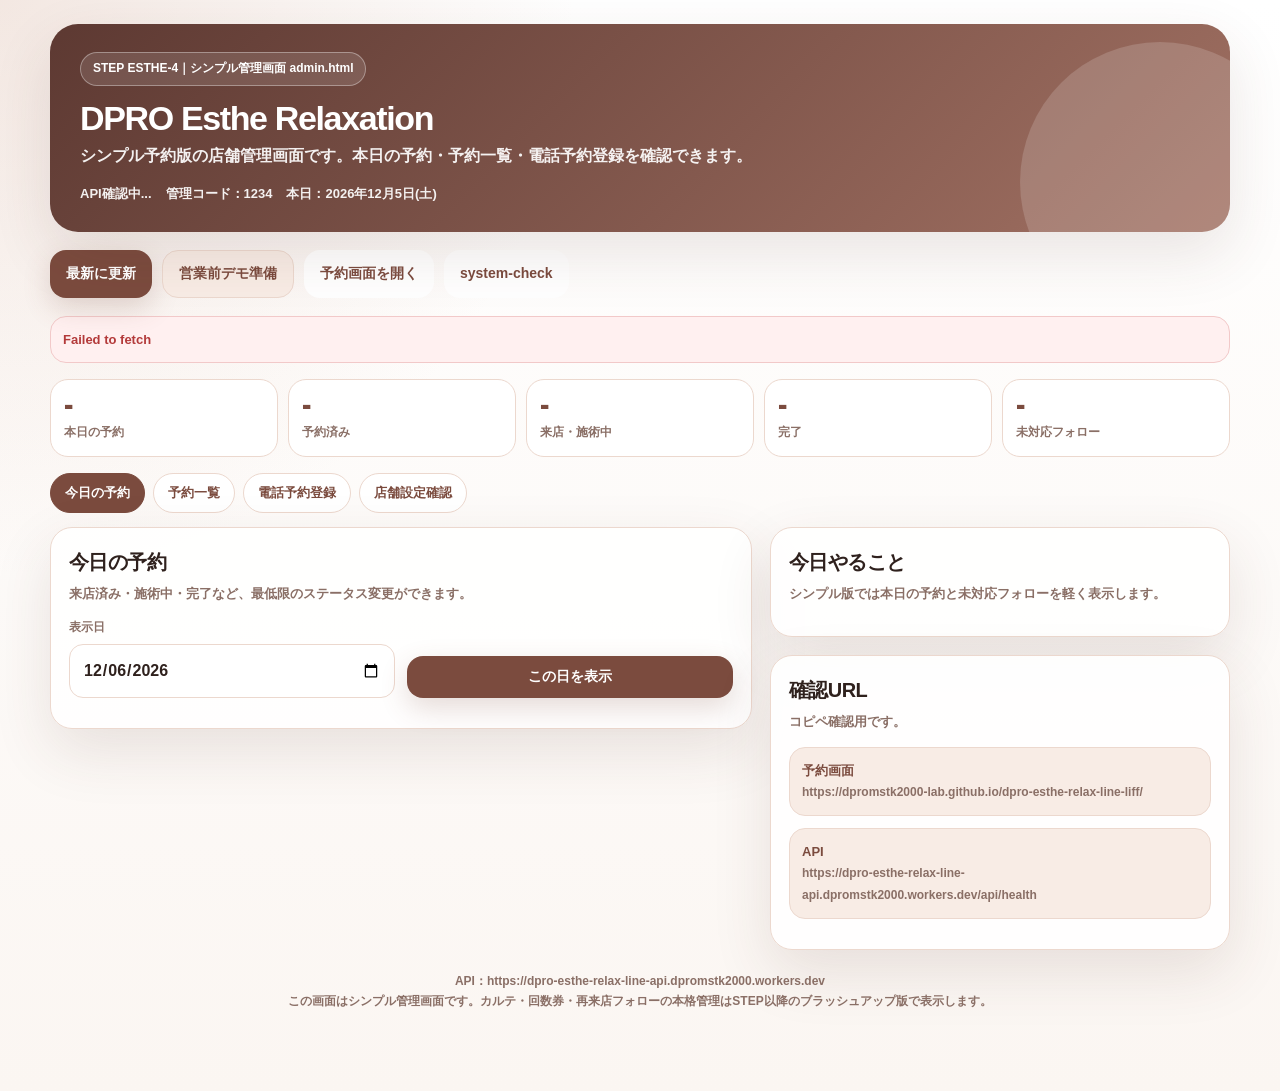
==== admin.html @ 0061191b "Create admin.html" ====
<!doctype html>
<html lang="ja">
<head>
  <meta charset="utf-8" />
  <meta name="viewport" content="width=device-width, initial-scale=1" />
  <title>DPRO Esthe Relaxation｜シンプル管理画面</title>
  <meta name="robots" content="noindex,nofollow" />
  <style>
    :root{
      --bg:#fbf6f2;
      --bg2:#fffaf7;
      --card:#ffffff;
      --main:#7b4b3e;
      --main2:#9b6758;
      --soft:#f2ded3;
      --soft2:#f8ece5;
      --line:#ecd8ce;
      --text:#2f211d;
      --muted:#8a6f66;
      --ok:#14855f;
      --okbg:#eaf8f1;
      --warn:#a86c00;
      --warnbg:#fff6df;
      --bad:#b33a3a;
      --badbg:#fff0f0;
      --shadow:0 22px 60px rgba(84,49,39,.12);
      --radius:22px;
    }
    *{box-sizing:border-box}
    body{
      margin:0;
      font-family:-apple-system,BlinkMacSystemFont,"Segoe UI",Roboto,"Hiragino Sans","Yu Gothic",Meiryo,sans-serif;
      color:var(--text);
      background:
        radial-gradient(circle at top left, rgba(218,182,164,.32), transparent 36rem),
        linear-gradient(180deg,#fff 0%,var(--bg) 100%);
      min-height:100vh;
      line-height:1.65;
    }
    a{color:inherit}
    .wrap{width:min(1180px,calc(100% - 32px));margin:24px auto 80px}
    .hero{
      position:relative;overflow:hidden;
      background:linear-gradient(135deg,#5d3932 0%,#a17163 100%);
      color:#fff;border-radius:28px;padding:28px 30px;box-shadow:var(--shadow);
    }
    .hero:after{content:"";position:absolute;right:-70px;bottom:-90px;width:280px;height:280px;border-radius:999px;background:rgba(255,255,255,.16)}
    .badge{display:inline-flex;align-items:center;gap:8px;padding:6px 12px;border:1px solid rgba(255,255,255,.35);border-radius:999px;background:rgba(255,255,255,.12);font-size:12px;font-weight:800}
    h1{font-size:34px;letter-spacing:-.04em;margin:12px 0 4px;line-height:1.2}
    .hero p{margin:4px 0 0;color:rgba(255,255,255,.92);font-weight:700}
    .hero .meta{display:flex;gap:14px;flex-wrap:wrap;margin-top:14px;font-size:13px;color:rgba(255,255,255,.92);font-weight:800}
    .topActions{display:flex;gap:10px;flex-wrap:wrap;margin:18px 0}
    button,.btn,a.btn{
      appearance:none;border:0;border-radius:16px;padding:12px 16px;
      font-weight:900;cursor:pointer;text-decoration:none;font-size:14px;
      transition:.15s transform,.15s opacity,.15s box-shadow;
      display:inline-flex;align-items:center;justify-content:center;gap:8px;
    }
    button:active,.btn:active{transform:scale(.98)}
    .btnMain{background:var(--main);color:#fff;box-shadow:0 10px 28px rgba(123,75,62,.20)}
    .btnSub{background:#fff;color:var(--main);border:1px solid var(--line)}
    .btnSoft{background:var(--soft2);color:var(--main);border:1px solid var(--line)}
    .btnOk{background:#147d5c;color:#fff}
    .btnWarn{background:#a86625;color:#fff}
    .btnBad{background:#b84b4b;color:#fff}
    .btnTiny{padding:8px 10px;border-radius:12px;font-size:12px}
    button[disabled]{opacity:.55;cursor:not-allowed;transform:none}
    .grid{display:grid;grid-template-columns:1.45fr .95fr;gap:18px;align-items:start}
    .grid3{display:grid;grid-template-columns:repeat(3,1fr);gap:12px}
    .card{background:rgba(255,255,255,.92);border:1px solid var(--line);border-radius:var(--radius);box-shadow:var(--shadow);padding:18px}
    .card h2{font-size:20px;margin:0 0 4px;letter-spacing:-.03em}
    .card h3{font-size:16px;margin:0 0 8px}
    .sub{color:var(--muted);font-size:13px;margin:0 0 14px;font-weight:700}
    .statusBar{display:grid;grid-template-columns:repeat(5,1fr);gap:10px;margin:16px 0}
    .stat{background:#fff;border:1px solid var(--line);border-radius:18px;padding:13px;min-height:74px}
    .stat .num{font-size:25px;font-weight:1000;line-height:1;color:var(--main)}
    .stat .label{font-size:12px;color:var(--muted);font-weight:800;margin-top:5px}
    .tabs{display:flex;gap:8px;flex-wrap:wrap;margin:0 0 14px}
    .tab{background:#fff;border:1px solid var(--line);color:var(--main);padding:10px 14px;border-radius:999px;font-size:13px;font-weight:900}
    .tab.active{background:var(--main);color:#fff;border-color:var(--main)}
    .panel{display:none}.panel.active{display:block}
    .row{display:grid;grid-template-columns:150px 1fr;gap:12px;border-top:1px solid var(--line);padding:10px 0;align-items:center}
    .row:first-child{border-top:0}
    .key{color:var(--muted);font-size:12px;font-weight:900}.val{font-weight:900}
    .resCard{border:1px solid var(--line);background:#fff;border-radius:18px;padding:14px;margin:10px 0}
    .resHead{display:flex;justify-content:space-between;gap:12px;align-items:flex-start;flex-wrap:wrap}
    .time{font-size:22px;font-weight:1000;color:var(--main);letter-spacing:-.03em}
    .name{font-size:18px;font-weight:1000}.menu{font-weight:900}.note{color:var(--muted);font-size:13px;margin-top:7px;white-space:pre-wrap}
    .pill{display:inline-flex;align-items:center;gap:6px;border-radius:999px;padding:5px 10px;font-size:12px;font-weight:900;background:var(--soft2);color:var(--main);border:1px solid var(--line)}
    .pill.ok{background:var(--okbg);color:var(--ok);border-color:#bfe9d6}.pill.warn{background:var(--warnbg);color:var(--warn);border-color:#f4d995}.pill.bad{background:var(--badbg);color:var(--bad);border-color:#f2c9c9}
    .actions{display:flex;gap:8px;flex-wrap:wrap;margin-top:12px}
    .formGrid{display:grid;grid-template-columns:1fr 1fr;gap:12px}
    label{display:block;font-size:12px;font-weight:900;color:var(--muted);margin:0 0 6px}
    input,select,textarea{
      width:100%;border:1px solid var(--line);background:#fff;border-radius:14px;padding:12px 13px;
      font:inherit;font-weight:800;color:var(--text);outline:none;
    }
    textarea{min-height:88px;resize:vertical}.full{grid-column:1/-1}
    input:focus,select:focus,textarea:focus{border-color:var(--main);box-shadow:0 0 0 4px rgba(123,75,62,.10)}
    .slots{display:grid;grid-template-columns:repeat(4,1fr);gap:8px;margin-top:8px}
    .slot{background:#fff;border:1px solid var(--line);color:var(--text);border-radius:14px;padding:10px;font-weight:1000;text-align:center}
    .slot.active{background:var(--main);color:#fff;border-color:var(--main)}
    .slot[disabled]{background:#f8f3f0;color:#b7a29a;text-decoration:line-through}
    .notice{border:1px solid var(--line);background:var(--soft2);color:var(--main);border-radius:16px;padding:12px;font-weight:800;font-size:13px;margin:12px 0}
    .notice.ok{background:var(--okbg);color:var(--ok);border-color:#bfe9d6}.notice.bad{background:var(--badbg);color:var(--bad);border-color:#f2c9c9}.notice.warn{background:var(--warnbg);color:var(--warn);border-color:#f4d995}
    .followItem{border-top:1px solid var(--line);padding:10px 0}.followItem:first-child{border-top:0}.followTitle{font-weight:1000}.followMeta{font-size:12px;color:var(--muted);font-weight:800}
    .small{font-size:12px;color:var(--muted);font-weight:800}.hidden{display:none!important}
    .footer{margin-top:22px;text-align:center;color:var(--muted);font-size:12px;font-weight:800}
    .loading{opacity:.7;pointer-events:none}
    @media (max-width:900px){
      .wrap{width:min(100% - 20px,760px);margin-top:12px}.grid{grid-template-columns:1fr}.grid3,.statusBar{grid-template-columns:repeat(2,1fr)}.formGrid{grid-template-columns:1fr}.slots{grid-template-columns:repeat(3,1fr)}h1{font-size:28px}.hero{padding:22px}.row{grid-template-columns:110px 1fr}
    }
    @media (max-width:520px){.statusBar{grid-template-columns:1fr 1fr}.slots{grid-template-columns:repeat(2,1fr)}.topActions .btn, .topActions button{width:100%}}
  </style>
</head>
<body>
  <div class="wrap" id="app">
    <section class="hero">
      <div class="badge">STEP ESTHE-4｜シンプル管理画面 admin.html</div>
      <h1>DPRO Esthe Relaxation</h1>
      <p>シンプル予約版の店舗管理画面です。本日の予約・予約一覧・電話予約登録を確認できます。</p>
      <div class="meta">
        <span id="apiMeta">API確認中...</span>
        <span>管理コード：1234</span>
        <span id="todayMeta"></span>
      </div>
    </section>

    <div class="topActions">
      <button class="btnMain" id="reloadBtn" type="button">最新に更新</button>
      <button class="btnSoft" id="demoBtn" type="button">営業前デモ準備</button>
      <a class="btn btnSub" href="https://dpromstk2000-lab.github.io/dpro-esthe-relax-line-liff/" target="_blank" rel="noopener">予約画面を開く</a>
      <a class="btn btnSub" href="https://dpro-esthe-relax-line-api.dpromstk2000.workers.dev/api/admin/system-check?admin_key=1234" target="_blank" rel="noopener">system-check</a>
    </div>

    <div id="message"></div>

    <section class="statusBar">
      <div class="stat"><div class="num" id="statTotal">-</div><div class="label">本日の予約</div></div>
      <div class="stat"><div class="num" id="statReserved">-</div><div class="label">予約済み</div></div>
      <div class="stat"><div class="num" id="statProgress">-</div><div class="label">来店・施術中</div></div>
      <div class="stat"><div class="num" id="statDone">-</div><div class="label">完了</div></div>
      <div class="stat"><div class="num" id="statFollow">-</div><div class="label">未対応フォロー</div></div>
    </section>

    <div class="tabs">
      <button class="tab active" type="button" data-tab="today">今日の予約</button>
      <button class="tab" type="button" data-tab="list">予約一覧</button>
      <button class="tab" type="button" data-tab="phone">電話予約登録</button>
      <button class="tab" type="button" data-tab="settings">店舗設定確認</button>
    </div>

    <div class="grid">
      <main>
        <section class="panel active" id="panel-today">
          <div class="card">
            <h2>今日の予約</h2>
            <p class="sub">来店済み・施術中・完了など、最低限のステータス変更ができます。</p>
            <div class="formGrid" style="margin-bottom:12px">
              <div>
                <label for="dayDate">表示日</label>
                <input type="date" id="dayDate" />
              </div>
              <div style="align-self:end">
                <button class="btnMain" type="button" id="loadDayBtn" style="width:100%">この日を表示</button>
              </div>
            </div>
            <div id="todayList"></div>
          </div>
        </section>

        <section class="panel" id="panel-list">
          <div class="card">
            <h2>予約一覧</h2>
            <p class="sub">今日から30日分の予約を確認します。</p>
            <div class="formGrid" style="margin-bottom:12px">
              <div><label for="fromDate">開始日</label><input type="date" id="fromDate" /></div>
              <div><label for="toDate">終了日</label><input type="date" id="toDate" /></div>
              <div><label for="statusFilter">ステータス</label><select id="statusFilter"><option value="">すべて</option><option value="reserved">予約済み</option><option value="checked_in">来店済み</option><option value="in_treatment">施術中</option><option value="waiting_payment">会計待ち</option><option value="completed">完了</option><option value="cancelled">キャンセル</option><option value="no_show">無断キャンセル</option></select></div>
              <div style="align-self:end"><button class="btnMain" type="button" id="loadListBtn" style="width:100%">予約一覧を表示</button></div>
            </div>
            <div id="reservationList"></div>
          </div>
        </section>

        <section class="panel" id="panel-phone">
          <div class="card">
            <h2>電話予約登録</h2>
            <p class="sub">LINE以外で受けた予約を店舗側から登録します。</p>
            <div class="formGrid">
              <div>
                <label for="phoneMenu">メニュー</label>
                <select id="phoneMenu"></select>
              </div>
              <div>
                <label for="phoneStaff">スタッフ</label>
                <select id="phoneStaff"></select>
              </div>
              <div>
                <label for="phoneDate">予約日</label>
                <input type="date" id="phoneDate" />
              </div>
              <div>
                <label>空き時間</label>
                <div class="small">メニュー・スタッフ・日付を選ぶと表示されます。</div>
              </div>
              <div class="full">
                <div id="slotList" class="slots"></div>
              </div>
              <div>
                <label for="phoneName">お客様名</label>
                <input id="phoneName" placeholder="例：予約 花子" />
              </div>
              <div>
                <label for="phoneTel">電話番号</label>
                <input id="phoneTel" inputmode="tel" placeholder="例：08000003002" />
              </div>
              <div class="full">
                <label for="phoneNote">ご要望・メモ</label>
                <textarea id="phoneNote" placeholder="例：肩こり中心。初回来店。"></textarea>
              </div>
              <div class="full" style="display:flex;gap:10px;align-items:center;flex-wrap:wrap">
                <label style="display:flex;gap:8px;align-items:center;margin:0;color:var(--text)"><input type="checkbox" id="phoneDemo" checked style="width:auto"> デモ予約として登録</label>
                <span class="small">営業デモ中はチェックONでOKです。</span>
              </div>
              <div class="full">
                <button class="btnMain" type="button" id="createPhoneBtn" style="width:100%">電話予約を登録する</button>
              </div>
            </div>
          </div>
        </section>

        <section class="panel" id="panel-settings">
          <div class="card">
            <h2>店舗設定確認</h2>
            <p class="sub">STEP ESTHE-4では確認中心です。編集機能は後続STEPで追加します。</p>
            <div id="settingsView"></div>
          </div>
        </section>
      </main>

      <aside>
        <div class="card">
          <h2>今日やること</h2>
          <p class="sub">シンプル版では本日の予約と未対応フォローを軽く表示します。</p>
          <div id="todoView"></div>
        </div>

        <div class="card" style="margin-top:18px">
          <h2>確認URL</h2>
          <p class="sub">コピペ確認用です。</p>
          <div class="notice">
            予約画面<br>
            <span class="small">https://dpromstk2000-lab.github.io/dpro-esthe-relax-line-liff/</span>
          </div>
          <div class="notice">
            API<br>
            <span class="small">https://dpro-esthe-relax-line-api.dpromstk2000.workers.dev/api/health</span>
          </div>
        </div>
      </aside>
    </div>

    <div class="footer">
      API：<span id="apiUrlText"></span><br>
      この画面はシンプル管理画面です。カルテ・回数券・再来店フォローの本格管理はSTEP以降のブラッシュアップ版で表示します。
    </div>
  </div>

  <script>
    const VERSION = 'ESTHE-4-ADMIN-SIMPLE-COMPLETE-20260710';
    const API_BASE = 'https://dpro-esthe-relax-line-api.dpromstk2000.workers.dev';
    const SHOP_CODE = 'esthe_demo_default';
    const ADMIN_KEY = '1234';

    const state = {
      settings: null,
      menus: [],
      staff: [],
      rooms: [],
      todayData: null,
      listData: null,
      selectedSlot: '',
    };

    const $ = (id) => document.getElementById(id);

    document.addEventListener('DOMContentLoaded', init);

    async function init(){
      $('apiUrlText').textContent = API_BASE;
      const today = todayLocal();
      $('todayMeta').textContent = `本日：${formatDateJa(today)}`;
      $('dayDate').value = today;
      $('fromDate').value = today;
      $('toDate').value = addDays(today, 30);
      $('phoneDate').value = addDays(today, 1);

      bindEvents();
      await loadAll();
    }

    function bindEvents(){
      document.querySelectorAll('.tab').forEach(btn=>{
        btn.addEventListener('click',()=>switchTab(btn.dataset.tab));
      });
      $('reloadBtn').addEventListener('click', loadAll);
      $('demoBtn').addEventListener('click', prepareDemo);
      $('loadDayBtn').addEventListener('click', loadDay);
      $('loadListBtn').addEventListener('click', loadReservations);
      $('phoneMenu').addEventListener('change', loadPhoneSlots);
      $('phoneStaff').addEventListener('change', loadPhoneSlots);
      $('phoneDate').addEventListener('change', loadPhoneSlots);
      $('createPhoneBtn').addEventListener('click', createPhoneReservation);
    }

    function switchTab(name){
      document.querySelectorAll('.tab').forEach(b=>b.classList.toggle('active', b.dataset.tab===name));
      document.querySelectorAll('.panel').forEach(p=>p.classList.remove('active'));
      $(`panel-${name}`).classList.add('active');
      if(name === 'list') loadReservations();
      if(name === 'phone') loadPhoneSlots();
    }

    async function loadAll(){
      setLoading(true);
      try{
        await Promise.all([loadSettings(), loadDay(), loadReservations(false)]);
        showMessage('最新情報に更新しました。','ok');
      }catch(e){
        console.error(e);
        showMessage(e.message || '読み込みに失敗しました。','bad');
      }finally{
        setLoading(false);
      }
    }

    async function loadSettings(){
      const data = await api('/api/admin/settings', { admin:true });
      state.settings = data;
      state.menus = data.menus || [];
      state.staff = data.staff || [];
      state.rooms = data.rooms || [];
      $('apiMeta').textContent = data.ok ? 'API接続：OK' : 'API接続：確認が必要';
      renderPhoneOptions();
      renderSettings();
    }

    async function loadDay(){
      const date = $('dayDate').value || todayLocal();
      const data = await api(`/api/admin/day?date=${encodeURIComponent(date)}`, { admin:true });
      state.todayData = data;
      renderSummary(data);
      renderToday(data);
      renderTodo(data);
    }

    async function loadReservations(showToast=true){
      const from = $('fromDate').value || todayLocal();
      const to = $('toDate').value || addDays(from, 30);
      const status = $('statusFilter').value;
      let path = `/api/admin/reservations?from=${encodeURIComponent(from)}&to=${encodeURIComponent(to)}`;
      if(status) path += `&status=${encodeURIComponent(status)}`;
      const data = await api(path, { admin:true });
      state.listData = data;
      renderReservationList(data.reservations || []);
      if(showToast) showMessage('予約一覧を更新しました。','ok');
    }

    async function prepareDemo(){
      if(!confirm('営業前デモ準備を実行します。デモデータを今日基準で整えます。')) return;
      setLoading(true);
      try{
        const data = await api('/api/admin/demo/prepare', { admin:true });
        showMessage(data.message || '営業前デモ準備を実行しました。','ok');
        await loadAll();
      }catch(e){
        showMessage(e.message || '営業前デモ準備に失敗しました。','bad');
      }finally{ setLoading(false); }
    }

    function renderSummary(data){
      const reservations = data.reservations || [];
      const followups = data.followups || [];
      const reserved = reservations.filter(r=>r.status==='reserved').length;
      const progress = reservations.filter(r=>['checked_in','in_treatment','waiting_payment'].includes(r.status)).length;
      const done = reservations.filter(r=>r.status==='completed').length;
      $('statTotal').textContent = reservations.length;
      $('statReserved').textContent = reserved;
      $('statProgress').textContent = progress;
      $('statDone').textContent = done;
      $('statFollow').textContent = followups.length;
    }

    function renderToday(data){
      const box = $('todayList');
      const rows = data.reservations || [];
      if(!rows.length){ box.innerHTML = '<div class="notice">この日の予約はありません。</div>'; return; }
      box.innerHTML = rows.map(renderReservationCard).join('');
      bindReservationButtons(box);
    }

    function renderReservationList(rows){
      const box = $('reservationList');
      if(!rows.length){ box.innerHTML = '<div class="notice">該当する予約はありません。</div>'; return; }
      box.innerHTML = rows.map(renderReservationCard).join('');
      bindReservationButtons(box);
    }

    function renderReservationCard(r){
      const d = parseApiDate(r.start_at);
      const status = statusInfo(r.status);
      const cancelled = ['cancelled','no_show'].includes(r.status);
      return `
        <div class="resCard" data-id="${escapeHtml(r.id)}">
          <div class="resHead">
            <div>
              <div class="time">${formatTime(d)} <span class="small">${formatDateShort(d)}</span></div>
              <div class="name">${escapeHtml(r.customer_name || '')}</div>
              <div class="menu">${escapeHtml(r.menu_name || '')} / ${escapeHtml(r.staff_name || '指名なし')}</div>
            </div>
            <div><span class="pill ${status.kind}">${status.label}</span></div>
          </div>
          <div class="note">
            電話：${escapeHtml(r.customer_phone || '-')}<br>
            予約番号：${escapeHtml(r.reservation_code || '-')}<br>
            ${r.request_note ? `要望：${escapeHtml(r.request_note)}` : '要望：-'}
          </div>
          <div class="actions">
            <button class="btnSoft btnTiny" data-status="checked_in" ${cancelled?'disabled':''}>来店済み</button>
            <button class="btnSoft btnTiny" data-status="in_treatment" ${cancelled?'disabled':''}>施術中</button>
            <button class="btnSoft btnTiny" data-status="waiting_payment" ${cancelled?'disabled':''}>会計待ち</button>
            <button class="btnOk btnTiny" data-status="completed" ${cancelled?'disabled':''}>完了</button>
            <button class="btnBad btnTiny" data-status="cancelled" ${cancelled?'disabled':''}>キャンセル</button>
            <button class="btnSub btnTiny" data-copy="true">文面コピー</button>
          </div>
        </div>
      `;
    }

    function bindReservationButtons(root){
      root.querySelectorAll('[data-status]').forEach(btn=>{
        btn.addEventListener('click', async ()=>{
          const card = btn.closest('.resCard');
          const id = card.dataset.id;
          const status = btn.dataset.status;
          await updateStatus(id, status);
        });
      });
      root.querySelectorAll('[data-copy]').forEach(btn=>{
        btn.addEventListener('click', ()=>copyReservationMessage(btn.closest('.resCard')));
      });
    }

    async function updateStatus(id, status){
      const label = statusInfo(status).label;
      if(status === 'cancelled' && !confirm('この予約をキャンセルにしますか？')) return;
      setLoading(true);
      try{
        await api('/api/admin/reservations/status', {
          admin:true,
          method:'PATCH',
          body:{ reservation_id:id, status, reason:'シンプル管理画面で変更' }
        });
        showMessage(`ステータスを「${label}」に変更しました。`,'ok');
        await Promise.all([loadDay(), loadReservations(false)]);
      }catch(e){
        showMessage(e.message || 'ステータス変更に失敗しました。','bad');
      }finally{ setLoading(false); }
    }

    function copyReservationMessage(card){
      const text = card.innerText.replace(/来店済み|施術中|会計待ち|完了|キャンセル|文面コピー/g,'').trim();
      const msg = `ご予約内容の確認です。\n\n${text}\n\n変更やキャンセルがある場合は、お早めにLINEでお知らせください。`;
      navigator.clipboard.writeText(msg).then(()=>showMessage('予約確認文をコピーしました。','ok')).catch(()=>showMessage('コピーに失敗しました。','bad'));
    }

    function renderTodo(data){
      const reservations = data.reservations || [];
      const followups = data.followups || [];
      const box = $('todoView');
      const upcoming = reservations.filter(r=>r.status==='reserved').slice(0,4);
      let html = '';
      if(upcoming.length){
        html += '<h3>本日の予約</h3>';
        html += upcoming.map(r=>`<div class="followItem"><div class="followTitle">${formatTime(parseApiDate(r.start_at))} ${escapeHtml(r.customer_name || '')}</div><div class="followMeta">${escapeHtml(r.menu_name || '')}</div></div>`).join('');
      }else{
        html += '<div class="notice">本日の未完了予約はありません。</div>';
      }
      if(followups.length){
        html += '<h3 style="margin-top:14px">未対応フォロー</h3>';
        html += followups.slice(0,6).map(f=>`<div class="followItem"><div class="followTitle">${escapeHtml(f.customer_name || '顧客')}：${escapeHtml(f.title || f.followup_type || 'フォロー')}</div><div class="followMeta">期限 ${escapeHtml(f.due_date || '')} / ${escapeHtml(f.status || '')}</div></div>`).join('');
      }
      box.innerHTML = html;
    }

    function renderSettings(){
      const data = state.settings;
      if(!data){ $('settingsView').innerHTML = '<div class="notice">店舗設定を読み込み中です。</div>'; return; }
      const shop = data.shop || {};
      const hours = data.business_hours || [];
      const closed = data.closed_days || [];
      $('settingsView').innerHTML = `
        <div class="row"><div class="key">店舗名</div><div class="val">${escapeHtml(shop.shop_name || shop.display_name || '')}</div></div>
        <div class="row"><div class="key">電話番号</div><div class="val">${escapeHtml(shop.phone || '')}</div></div>
        <div class="row"><div class="key">住所</div><div class="val">${escapeHtml(shop.address || '-')}</div></div>
        <div class="row"><div class="key">予約受付</div><div class="val">${escapeHtml(data.booking_range?.from || '')} 〜 ${escapeHtml(data.booking_range?.to || '')}</div></div>
        <div class="row"><div class="key">有効メニュー</div><div class="val">${state.menus.length}件</div></div>
        <div class="row"><div class="key">スタッフ</div><div class="val">${state.staff.length}名</div></div>
        <div class="row"><div class="key">ベッド/個室</div><div class="val">${state.rooms.length}件</div></div>
        <div class="row"><div class="key">臨時休業</div><div class="val">${closed.length}件</div></div>
        <div class="notice">営業時間：${hours.map(h=>`${weekdayName(h.day_of_week)} ${h.is_open ? `${h.open_time || ''}-${h.close_time || ''}` : '休み'}`).join(' / ')}</div>
      `;
    }

    function renderPhoneOptions(){
      $('phoneMenu').innerHTML = state.menus.map(m=>`<option value="${escapeHtml(m.id)}">${escapeHtml(m.menu_name)}（${Number(m.duration_minutes||0)}分 / ${formatYen(m.price_yen)}）</option>`).join('');
      $('phoneStaff').innerHTML = state.staff.map(s=>`<option value="${escapeHtml(s.id)}">${escapeHtml(s.staff_name)}</option>`).join('');
    }

    async function loadPhoneSlots(){
      if(!state.menus.length) return;
      state.selectedSlot = '';
      const menuId = $('phoneMenu').value;
      const staffId = $('phoneStaff').value;
      const date = $('phoneDate').value || addDays(todayLocal(),1);
      const box = $('slotList');
      box.innerHTML = '<div class="notice full">空き時間を読み込み中...</div>';
      try{
        let path = `/api/public/slots?date=${encodeURIComponent(date)}&menu_id=${encodeURIComponent(menuId)}`;
        if(staffId) path += `&staff_id=${encodeURIComponent(staffId)}`;
        const data = await api(path, { admin:false });
        const slots = data.slots || [];
        if(!slots.length){ box.innerHTML = '<div class="notice warn full">この日は予約可能枠がありません。</div>'; return; }
        box.innerHTML = slots.map(s=>`<button type="button" class="slot" data-time="${escapeHtml(s.time)}" ${s.available?'':'disabled'}>${escapeHtml(s.time)}<br><span class="small">${s.available?'予約可':'不可'}</span></button>`).join('');
        box.querySelectorAll('.slot:not([disabled])').forEach(btn=>{
          btn.addEventListener('click',()=>{
            box.querySelectorAll('.slot').forEach(b=>b.classList.remove('active'));
            btn.classList.add('active');
            state.selectedSlot = btn.dataset.time;
          });
        });
      }catch(e){
        box.innerHTML = `<div class="notice bad full">${escapeHtml(e.message || '空き時間を取得できませんでした。')}</div>`;
      }
    }

    async function createPhoneReservation(){
      const menuId = $('phoneMenu').value;
      const staffId = $('phoneStaff').value;
      const date = $('phoneDate').value;
      const time = state.selectedSlot;
      const customerName = $('phoneName').value.trim();
      const customerPhone = normalizePhone($('phoneTel').value);
      const note = $('phoneNote').value.trim();
      if(!menuId) return showMessage('メニューを選択してください。','bad');
      if(!date) return showMessage('日付を選択してください。','bad');
      if(!time) return showMessage('空き時間を選択してください。','bad');
      if(!customerName) return showMessage('お客様名を入力してください。','bad');
      if(!customerPhone) return showMessage('電話番号を入力してください。','bad');
      setLoading(true);
      try{
        const data = await api('/api/admin/reservations', {
          admin:true,
          method:'POST',
          body:{
            shop_code:SHOP_CODE,
            menu_id:menuId,
            staff_id:staffId,
            date,
            time,
            customer_name:customerName,
            customer_phone:customerPhone,
            request_note:note,
            source:'phone',
            created_by:'admin.html',
            is_demo:$('phoneDemo').checked,
            is_first_visit:true
          }
        });
        showMessage(`電話予約を登録しました。予約番号：${data.reservation?.reservation_code || ''}`,'ok');
        $('phoneName').value=''; $('phoneTel').value=''; $('phoneNote').value=''; state.selectedSlot='';
        await Promise.all([loadDay(), loadReservations(false), loadPhoneSlots()]);
      }catch(e){
        showMessage(e.message || '電話予約登録に失敗しました。','bad');
      }finally{ setLoading(false); }
    }

    async function api(path, opts={}){
      const method = opts.method || 'GET';
      const admin = opts.admin !== false && path.startsWith('/api/admin/');
      const url = new URL(API_BASE + path);
      if(!url.searchParams.has('shop_code')) url.searchParams.set('shop_code', SHOP_CODE);
      if(admin && !url.searchParams.has('admin_key')) url.searchParams.set('admin_key', ADMIN_KEY);
      const res = await fetch(url.toString(), {
        method,
        headers:{ 'Content-Type':'application/json', 'x-admin-secret': ADMIN_KEY },
        body: opts.body ? JSON.stringify(opts.body) : undefined,
      });
      const text = await res.text();
      let data = {};
      try{ data = text ? JSON.parse(text) : {}; }catch(e){ data = { ok:false, message:text }; }
      if(!res.ok || data.ok === false){ throw new Error(data.message || data.error || `API error ${res.status}`); }
      return data;
    }

    function showMessage(text, type='ok'){
      $('message').innerHTML = `<div class="notice ${type}">${escapeHtml(text)}</div>`;
      if(type==='ok') setTimeout(()=>{ if($('message').innerText === text) $('message').innerHTML=''; }, 4500);
    }

    function setLoading(flag){ $('app').classList.toggle('loading', flag); }
    function todayLocal(){ const d=new Date(); const j=new Date(d.getTime()+9*60*60000); return j.toISOString().slice(0,10); }
    function addDays(dateStr,days){ const d=new Date(dateStr+'T00:00:00+09:00'); d.setDate(d.getDate()+days); return formatDateInput(d); }
    function formatDateInput(d){ const y=d.getFullYear(); const m=String(d.getMonth()+1).padStart(2,'0'); const day=String(d.getDate()).padStart(2,'0'); return `${y}-${m}-${day}`; }
    function parseApiDate(iso){ return new Date(iso); }
    function formatTime(d){ return new Intl.DateTimeFormat('ja-JP',{hour:'2-digit',minute:'2-digit',hour12:false,timeZone:'Asia/Tokyo'}).format(d); }
    function formatDateShort(d){ return new Intl.DateTimeFormat('ja-JP',{month:'numeric',day:'numeric',weekday:'short',timeZone:'Asia/Tokyo'}).format(d); }
    function formatDateJa(dateStr){ const d=new Date(dateStr+'T00:00:00+09:00'); return new Intl.DateTimeFormat('ja-JP',{year:'numeric',month:'long',day:'numeric',weekday:'short'}).format(d); }
    function formatYen(v){ return Number(v||0) === 0 ? '無料' : `${Number(v||0).toLocaleString('ja-JP')}円`; }
    function normalizePhone(v){ return String(v||'').replace(/[ー−―‐\s-]/g,'').trim(); }
    function weekdayName(n){ return ['日','月','火','水','木','金','土'][Number(n)] || n; }
    function statusInfo(status){
      const map={
        reserved:['予約済み',''], checked_in:['来店済み','ok'], in_treatment:['施術中','warn'], waiting_payment:['会計待ち','warn'], completed:['完了','ok'], cancelled:['キャンセル','bad'], no_show:['無断キャンセル','bad']
      };
      const v=map[status] || [status || '-','']; return {label:v[0],kind:v[1]};
    }
    function escapeHtml(v){ return String(v ?? '').replace(/[&<>'"]/g, c=>({ '&':'&amp;','<':'&lt;','>':'&gt;',"'":'&#39;','"':'&quot;' }[c])); }
  </script>
</body>
</html>
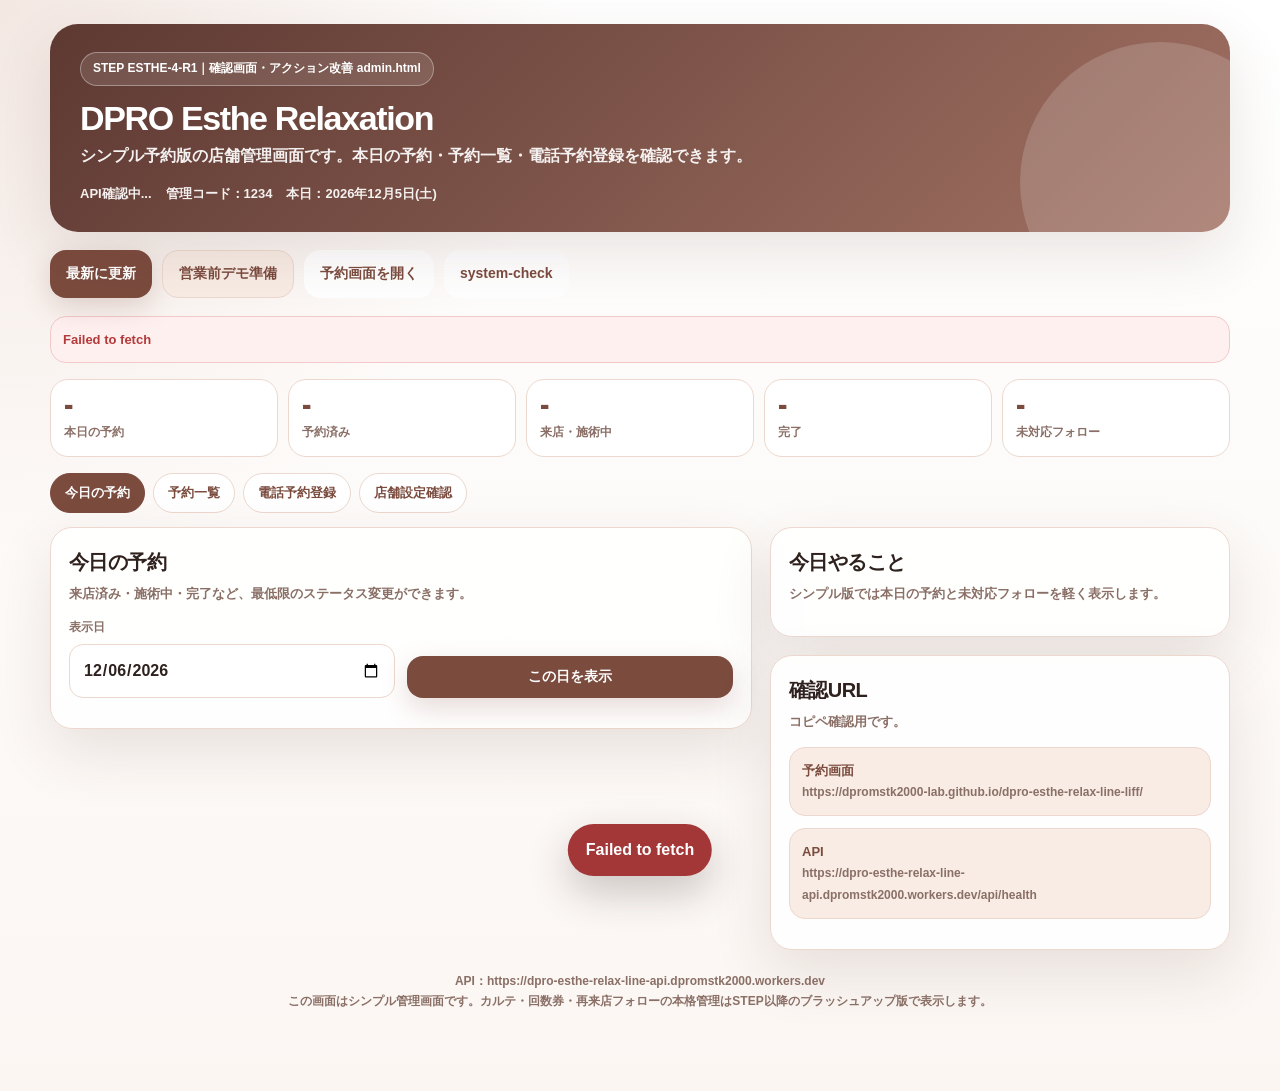
==== commit 7261fa55: "Update admin.html" ====
--- a/admin.html
+++ b/admin.html
@@ -107,6 +107,21 @@
     .small{font-size:12px;color:var(--muted);font-weight:800}.hidden{display:none!important}
     .footer{margin-top:22px;text-align:center;color:var(--muted);font-size:12px;font-weight:800}
     .loading{opacity:.7;pointer-events:none}
+
+    .actionGuide{display:flex;gap:8px;align-items:flex-start;background:#fff7f2;border:1px dashed var(--line);border-radius:16px;padding:12px;margin:10px 0 14px;color:var(--main);font-weight:900;font-size:13px}
+    .actionGuide .num{flex:0 0 auto;width:24px;height:24px;border-radius:999px;background:var(--main);color:#fff;display:inline-flex;align-items:center;justify-content:center;font-size:12px}
+    .selectedSummary{border:1px solid #d9b6a6;background:#fffaf7;border-radius:16px;padding:12px;margin-top:10px;font-weight:900;color:var(--text)}
+    .selectedSummary .small{display:block;margin-top:3px;color:var(--muted)}
+    .cardActionTitle{font-size:12px;color:var(--muted);font-weight:1000;margin-top:12px}
+    .toast{position:fixed;left:50%;bottom:24px;transform:translateX(-50%);z-index:80;background:#2f211d;color:#fff;border-radius:999px;padding:13px 18px;box-shadow:0 16px 40px rgba(47,33,29,.24);font-weight:900;max-width:min(92vw,720px);text-align:center}
+    .toast.ok{background:#0f6f50}.toast.bad{background:#a33737}.toast.warn{background:#8a5600}
+    .modalLayer{position:fixed;inset:0;background:rgba(47,33,29,.38);z-index:90;display:flex;align-items:center;justify-content:center;padding:18px}
+    .modal{width:min(560px,100%);background:#fff;border:1px solid var(--line);border-radius:24px;box-shadow:0 30px 80px rgba(47,33,29,.28);padding:20px}
+    .modal h2{margin:0 0 4px;font-size:22px;letter-spacing:-.03em}.modal p{margin:0 0 12px;color:var(--muted);font-weight:800}
+    .confirmDetails{background:#fff8f4;border:1px solid var(--line);border-radius:16px;padding:12px;margin:12px 0}
+    .confirmDetails .row{grid-template-columns:110px 1fr;padding:8px 0}
+    .modalActions{display:grid;grid-template-columns:1fr 1.2fr;gap:10px;margin-top:14px}
+    .btnDangerMain{background:#b84b4b;color:#fff}
     @media (max-width:900px){
       .wrap{width:min(100% - 20px,760px);margin-top:12px}.grid{grid-template-columns:1fr}.grid3,.statusBar{grid-template-columns:repeat(2,1fr)}.formGrid{grid-template-columns:1fr}.slots{grid-template-columns:repeat(3,1fr)}h1{font-size:28px}.hero{padding:22px}.row{grid-template-columns:110px 1fr}
     }
@@ -116,7 +131,7 @@
 <body>
   <div class="wrap" id="app">
     <section class="hero">
-      <div class="badge">STEP ESTHE-4｜シンプル管理画面 admin.html</div>
+      <div class="badge">STEP ESTHE-4-R1｜確認画面・アクション改善 admin.html</div>
       <h1>DPRO Esthe Relaxation</h1>
       <p>シンプル予約版の店舗管理画面です。本日の予約・予約一覧・電話予約登録を確認できます。</p>
       <div class="meta">
@@ -187,6 +202,7 @@
           <div class="card">
             <h2>電話予約登録</h2>
             <p class="sub">LINE以外で受けた予約を店舗側から登録します。</p>
+            <div class="actionGuide"><span class="num">1</span><div>メニュー・スタッフ・日付・時間を選び、お客様情報を入力します。最後に確認画面が出てから登録されます。</div></div>
             <div class="formGrid">
               <div>
                 <label for="phoneMenu">メニュー</label>
@@ -224,7 +240,10 @@
                 <span class="small">営業デモ中はチェックONでOKです。</span>
               </div>
               <div class="full">
-                <button class="btnMain" type="button" id="createPhoneBtn" style="width:100%">電話予約を登録する</button>
+                <div id="phoneSelectedSummary" class="selectedSummary hidden"></div>
+              </div>
+              <div class="full">
+                <button class="btnMain" type="button" id="createPhoneBtn" style="width:100%">確認画面へ進む</button>
               </div>
             </div>
           </div>
@@ -267,8 +286,22 @@
     </div>
   </div>
 
+  <div id="toast" class="toast hidden"></div>
+
+  <div class="modalLayer hidden" id="confirmModal" aria-hidden="true">
+    <div class="modal" role="dialog" aria-modal="true" aria-labelledby="confirmTitle">
+      <h2 id="confirmTitle">確認</h2>
+      <p id="confirmMessage">内容を確認してください。</p>
+      <div id="confirmDetails" class="confirmDetails"></div>
+      <div class="modalActions">
+        <button class="btnSub" type="button" id="confirmCancel">戻る</button>
+        <button class="btnMain" type="button" id="confirmOk">実行する</button>
+      </div>
+    </div>
+  </div>
+
   <script>
-    const VERSION = 'ESTHE-4-ADMIN-SIMPLE-COMPLETE-20260710';
+    const VERSION = 'ESTHE-4-R1-ADMIN-CONFIRM-ACTION-FEEDBACK-20260710';
     const API_BASE = 'https://dpro-esthe-relax-line-api.dpromstk2000.workers.dev';
     const SHOP_CODE = 'esthe_demo_default';
     const ADMIN_KEY = '1234';
@@ -281,6 +314,7 @@
       todayData: null,
       listData: null,
       selectedSlot: '',
+      pendingConfirm: null,
     };
 
     const $ = (id) => document.getElementById(id);
@@ -312,6 +346,12 @@
       $('phoneStaff').addEventListener('change', loadPhoneSlots);
       $('phoneDate').addEventListener('change', loadPhoneSlots);
       $('createPhoneBtn').addEventListener('click', createPhoneReservation);
+      $('phoneName').addEventListener('input', updatePhoneSummary);
+      $('phoneTel').addEventListener('input', updatePhoneSummary);
+      $('phoneNote').addEventListener('input', updatePhoneSummary);
+      $('confirmCancel').addEventListener('click', closeConfirm);
+      $('confirmOk').addEventListener('click', runPendingConfirm);
+      $('confirmModal').addEventListener('click', (e)=>{ if(e.target.id === 'confirmModal') closeConfirm(); });
     }
 
     function switchTab(name){
@@ -411,8 +451,9 @@
       const d = parseApiDate(r.start_at);
       const status = statusInfo(r.status);
       const cancelled = ['cancelled','no_show'].includes(r.status);
+      const detail = reservationDetail(r);
       return `
-        <div class="resCard" data-id="${escapeHtml(r.id)}">
+        <div class="resCard" data-id="${escapeHtml(r.id)}" data-detail="${escapeHtml(JSON.stringify(detail))}">
           <div class="resHead">
             <div>
               <div class="time">${formatTime(d)} <span class="small">${formatDateShort(d)}</span></div>
@@ -426,13 +467,14 @@
             予約番号：${escapeHtml(r.reservation_code || '-')}<br>
             ${r.request_note ? `要望：${escapeHtml(r.request_note)}` : '要望：-'}
           </div>
+          <div class="cardActionTitle">ステータス変更</div>
           <div class="actions">
-            <button class="btnSoft btnTiny" data-status="checked_in" ${cancelled?'disabled':''}>来店済み</button>
-            <button class="btnSoft btnTiny" data-status="in_treatment" ${cancelled?'disabled':''}>施術中</button>
-            <button class="btnSoft btnTiny" data-status="waiting_payment" ${cancelled?'disabled':''}>会計待ち</button>
-            <button class="btnOk btnTiny" data-status="completed" ${cancelled?'disabled':''}>完了</button>
-            <button class="btnBad btnTiny" data-status="cancelled" ${cancelled?'disabled':''}>キャンセル</button>
-            <button class="btnSub btnTiny" data-copy="true">文面コピー</button>
+            <button class="btnSoft btnTiny" data-status="checked_in" ${cancelled?'disabled':''}>来店済みにする</button>
+            <button class="btnSoft btnTiny" data-status="in_treatment" ${cancelled?'disabled':''}>施術中にする</button>
+            <button class="btnSoft btnTiny" data-status="waiting_payment" ${cancelled?'disabled':''}>会計待ちにする</button>
+            <button class="btnOk btnTiny" data-status="completed" ${cancelled?'disabled':''}>完了にする</button>
+            <button class="btnBad btnTiny" data-status="cancelled" ${cancelled?'disabled':''}>キャンセルにする</button>
+            <button class="btnSub btnTiny" data-copy="true">予約確認文をコピー</button>
           </div>
         </div>
       `;
@@ -444,7 +486,7 @@
           const card = btn.closest('.resCard');
           const id = card.dataset.id;
           const status = btn.dataset.status;
-          await updateStatus(id, status);
+          await updateStatusWithConfirm(id, status, card);
         });
       });
       root.querySelectorAll('[data-copy]').forEach(btn=>{
@@ -452,9 +494,29 @@
       });
     }
 
-    async function updateStatus(id, status){
+    async function updateStatusWithConfirm(id, status, card){
       const label = statusInfo(status).label;
-      if(status === 'cancelled' && !confirm('この予約をキャンセルにしますか？')) return;
+      const detail = getCardDetail(card);
+      const dangerous = ['cancelled','no_show'].includes(status);
+      openConfirm({
+        title: dangerous ? '予約をキャンセルしますか？' : `ステータスを「${label}」に変更しますか？`,
+        message: '押し間違い防止のため、内容を確認してから実行します。',
+        details: [
+          ['お客様', detail.customer_name || '-'],
+          ['日時', `${detail.date || '-'} ${detail.time || ''}`],
+          ['メニュー', detail.menu_name || '-'],
+          ['現在', detail.status_label || '-'],
+          ['変更後', label]
+        ],
+        confirmLabel: dangerous ? 'キャンセルにする' : `${label}に変更する`,
+        danger: dangerous,
+        onConfirm: async ()=>{
+          await updateStatus(id, status, label);
+        }
+      });
+    }
+
+    async function updateStatus(id, status, label){
       setLoading(true);
       try{
         await api('/api/admin/reservations/status', {
@@ -470,7 +532,7 @@
     }
 
     function copyReservationMessage(card){
-      const text = card.innerText.replace(/来店済み|施術中|会計待ち|完了|キャンセル|文面コピー/g,'').trim();
+      const text = card.innerText.replace(/来店済みにする|施術中にする|会計待ちにする|完了にする|キャンセルにする|予約確認文をコピー|ステータス変更/g,'').trim();
       const msg = `ご予約内容の確認です。\n\n${text}\n\n変更やキャンセルがある場合は、お早めにLINEでお知らせください。`;
       navigator.clipboard.writeText(msg).then(()=>showMessage('予約確認文をコピーしました。','ok')).catch(()=>showMessage('コピーに失敗しました。','bad'));
     }
@@ -521,6 +583,7 @@
     async function loadPhoneSlots(){
       if(!state.menus.length) return;
       state.selectedSlot = '';
+      updatePhoneSummary();
       const menuId = $('phoneMenu').value;
       const staffId = $('phoneStaff').value;
       const date = $('phoneDate').value || addDays(todayLocal(),1);
@@ -538,6 +601,7 @@
             box.querySelectorAll('.slot').forEach(b=>b.classList.remove('active'));
             btn.classList.add('active');
             state.selectedSlot = btn.dataset.time;
+            updatePhoneSummary();
           });
         });
       }catch(e){
@@ -545,7 +609,40 @@
       }
     }
 
+    function updatePhoneSummary(){
+      const box = $('phoneSelectedSummary');
+      if(!box) return;
+      const menu = selectedOptionText('phoneMenu');
+      const staff = selectedOptionText('phoneStaff');
+      const date = $('phoneDate').value;
+      const time = state.selectedSlot;
+      const name = $('phoneName').value.trim();
+      const tel = normalizePhone($('phoneTel').value);
+      if(!menu && !date && !time && !name && !tel){ box.classList.add('hidden'); box.innerHTML=''; return; }
+      box.classList.remove('hidden');
+      box.innerHTML = `選択中：${escapeHtml(menu || 'メニュー未選択')} / ${escapeHtml(staff || 'スタッフ未選択')} / ${escapeHtml(date ? formatDateJa(date) : '日付未選択')} ${escapeHtml(time || '時間未選択')}<span class="small">${escapeHtml(name || 'お客様名未入力')}　${escapeHtml(tel || '電話番号未入力')}</span>`;
+    }
+
     async function createPhoneReservation(){
+      const payload = buildPhoneReservationPayload();
+      if(!payload) return;
+      openConfirm({
+        title:'電話予約を登録しますか？',
+        message:'内容を確認してから登録します。まだDBには保存されていません。',
+        details:[
+          ['お客様', payload.customer_name],
+          ['電話番号', payload.customer_phone],
+          ['日時', `${formatDateJa(payload.date)} ${payload.time}`],
+          ['メニュー', selectedOptionText('phoneMenu')],
+          ['スタッフ', selectedOptionText('phoneStaff')],
+          ['メモ', payload.request_note || '-']
+        ],
+        confirmLabel:'この内容で電話予約を登録する',
+        onConfirm: async ()=>submitPhoneReservation(payload)
+      });
+    }
+
+    function buildPhoneReservationPayload(){
       const menuId = $('phoneMenu').value;
       const staffId = $('phoneStaff').value;
       const date = $('phoneDate').value;
@@ -553,33 +650,38 @@
       const customerName = $('phoneName').value.trim();
       const customerPhone = normalizePhone($('phoneTel').value);
       const note = $('phoneNote').value.trim();
-      if(!menuId) return showMessage('メニューを選択してください。','bad');
-      if(!date) return showMessage('日付を選択してください。','bad');
-      if(!time) return showMessage('空き時間を選択してください。','bad');
-      if(!customerName) return showMessage('お客様名を入力してください。','bad');
-      if(!customerPhone) return showMessage('電話番号を入力してください。','bad');
+      if(!menuId){ showMessage('メニューを選択してください。','bad'); switchTab('phone'); return null; }
+      if(!date){ showMessage('日付を選択してください。','bad'); switchTab('phone'); return null; }
+      if(!time){ showMessage('空き時間を選択してください。','bad'); switchTab('phone'); return null; }
+      if(!customerName){ showMessage('お客様名を入力してください。','bad'); $('phoneName').focus(); return null; }
+      if(!customerPhone){ showMessage('電話番号を入力してください。','bad'); $('phoneTel').focus(); return null; }
+      return {
+        shop_code:SHOP_CODE,
+        menu_id:menuId,
+        staff_id:staffId,
+        date,
+        time,
+        customer_name:customerName,
+        customer_phone:customerPhone,
+        request_note:note,
+        source:'phone',
+        created_by:'admin.html',
+        is_demo:$('phoneDemo').checked,
+        is_first_visit:true
+      };
+    }
+
+    async function submitPhoneReservation(payload){
       setLoading(true);
       try{
         const data = await api('/api/admin/reservations', {
           admin:true,
           method:'POST',
-          body:{
-            shop_code:SHOP_CODE,
-            menu_id:menuId,
-            staff_id:staffId,
-            date,
-            time,
-            customer_name:customerName,
-            customer_phone:customerPhone,
-            request_note:note,
-            source:'phone',
-            created_by:'admin.html',
-            is_demo:$('phoneDemo').checked,
-            is_first_visit:true
-          }
+          body:payload
         });
-        showMessage(`電話予約を登録しました。予約番号：${data.reservation?.reservation_code || ''}`,'ok');
-        $('phoneName').value=''; $('phoneTel').value=''; $('phoneNote').value=''; state.selectedSlot='';
+        const code = data.reservation?.reservation_code || '';
+        showMessage(`電話予約を登録しました。予約番号：${code}`,'ok');
+        $('phoneName').value=''; $('phoneTel').value=''; $('phoneNote').value=''; state.selectedSlot=''; updatePhoneSummary();
         await Promise.all([loadDay(), loadReservations(false), loadPhoneSlots()]);
       }catch(e){
         showMessage(e.message || '電話予約登録に失敗しました。','bad');
@@ -606,7 +708,48 @@
 
     function showMessage(text, type='ok'){
       $('message').innerHTML = `<div class="notice ${type}">${escapeHtml(text)}</div>`;
+      showToast(text, type);
       if(type==='ok') setTimeout(()=>{ if($('message').innerText === text) $('message').innerHTML=''; }, 4500);
+    }
+
+    function showToast(text, type='ok'){
+      const t = $('toast');
+      t.textContent = text;
+      t.className = `toast ${type}`;
+      clearTimeout(showToast.timer);
+      showToast.timer = setTimeout(()=>t.classList.add('hidden'), 3600);
+    }
+
+    function openConfirm({title, message, details, confirmLabel, danger=false, onConfirm}){
+      $('confirmTitle').textContent = title || '確認';
+      $('confirmMessage').textContent = message || '内容を確認してください。';
+      $('confirmDetails').innerHTML = (details || []).map(([k,v])=>`<div class="row"><div class="key">${escapeHtml(k)}</div><div class="val">${escapeHtml(v)}</div></div>`).join('');
+      $('confirmOk').textContent = confirmLabel || '実行する';
+      $('confirmOk').className = danger ? 'btnDangerMain' : 'btnMain';
+      state.pendingConfirm = onConfirm;
+      $('confirmModal').classList.remove('hidden');
+      $('confirmModal').setAttribute('aria-hidden','false');
+    }
+
+    function closeConfirm(){
+      $('confirmModal').classList.add('hidden');
+      $('confirmModal').setAttribute('aria-hidden','true');
+      state.pendingConfirm = null;
+    }
+
+    async function runPendingConfirm(){
+      const fn = state.pendingConfirm;
+      if(!fn) return closeConfirm();
+      $('confirmOk').disabled = true;
+      const original = $('confirmOk').textContent;
+      $('confirmOk').textContent = '処理中...';
+      try{
+        closeConfirm();
+        await fn();
+      }finally{
+        $('confirmOk').disabled = false;
+        $('confirmOk').textContent = original;
+      }
     }
 
     function setLoading(flag){ $('app').classList.toggle('loading', flag); }
@@ -620,6 +763,10 @@
     function formatYen(v){ return Number(v||0) === 0 ? '無料' : `${Number(v||0).toLocaleString('ja-JP')}円`; }
     function normalizePhone(v){ return String(v||'').replace(/[ー−―‐\s-]/g,'').trim(); }
     function weekdayName(n){ return ['日','月','火','水','木','金','土'][Number(n)] || n; }
+    function selectedOptionText(id){ const el=$(id); return el?.selectedOptions?.[0]?.textContent?.trim() || ''; }
+    function getCardDetail(card){ try{return JSON.parse(card.dataset.detail || '{}');}catch(e){return {};} }
+    function reservationDetail(r){ const d=parseApiDate(r.start_at); return {customer_name:r.customer_name || '', customer_phone:r.customer_phone || '', reservation_code:r.reservation_code || '', menu_name:r.menu_name || '', staff_name:r.staff_name || '指名なし', date:formatDateJa(formatDateInputTokyo(d)), time:formatTime(d), status_label:statusInfo(r.status).label}; }
+    function formatDateInputTokyo(d){ return new Intl.DateTimeFormat('sv-SE',{timeZone:'Asia/Tokyo',year:'numeric',month:'2-digit',day:'2-digit'}).format(d); }
     function statusInfo(status){
       const map={
         reserved:['予約済み',''], checked_in:['来店済み','ok'], in_treatment:['施術中','warn'], waiting_payment:['会計待ち','warn'], completed:['完了','ok'], cancelled:['キャンセル','bad'], no_show:['無断キャンセル','bad']
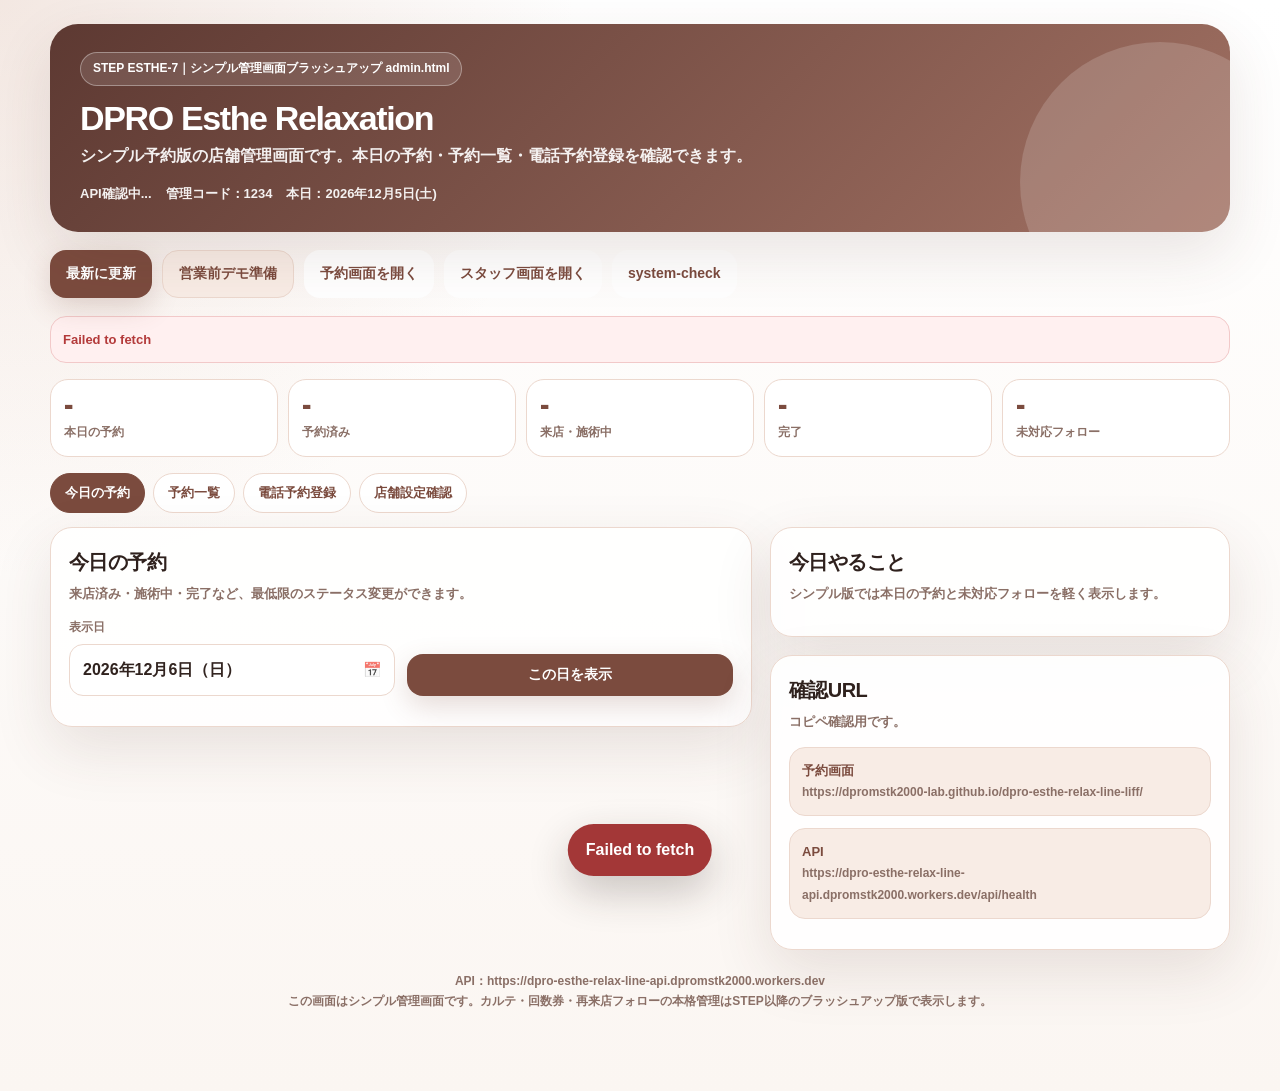
==== commit 92ab8b6b: "Update admin.html for STEP ESTHE-7 enhancements" ====
--- a/admin.html
+++ b/admin.html
@@ -126,12 +126,59 @@
       .wrap{width:min(100% - 20px,760px);margin-top:12px}.grid{grid-template-columns:1fr}.grid3,.statusBar{grid-template-columns:repeat(2,1fr)}.formGrid{grid-template-columns:1fr}.slots{grid-template-columns:repeat(3,1fr)}h1{font-size:28px}.hero{padding:22px}.row{grid-template-columns:110px 1fr}
     }
     @media (max-width:520px){.statusBar{grid-template-columns:1fr 1fr}.slots{grid-template-columns:repeat(2,1fr)}.topActions .btn, .topActions button{width:100%}}
+  
+/* STEP ESTHE-7: Windows/Chromeのdate入力で曜日が空欄表示になる対策 */
+.dateFieldV7{
+  position:relative;
+  width:100%;
+}
+.dateFieldV7 > input[type="date"]{
+  position:absolute !important;
+  inset:0 !important;
+  width:100% !important;
+  height:100% !important;
+  opacity:0.01 !important;
+  z-index:2 !important;
+  cursor:pointer !important;
+}
+.dateFieldV7 > .dateDisplayV7{
+  width:100% !important;
+  min-height:48px !important;
+  border:1px solid var(--line) !important;
+  background:#fff !important;
+  color:var(--text, var(--ink, #2d2522)) !important;
+  border-radius:14px !important;
+  padding:12px 42px 12px 13px !important;
+  text-align:left !important;
+  font:inherit !important;
+  font-weight:900 !important;
+  box-shadow:none !important;
+  cursor:pointer !important;
+  justify-content:flex-start !important;
+}
+.dateFieldV7 > .dateDisplayV7:focus{
+  outline:none !important;
+  border-color:var(--main) !important;
+  box-shadow:0 0 0 4px rgba(123,75,62,.10) !important;
+}
+.dateFieldV7::after{
+  content:"📅";
+  position:absolute;
+  right:13px;
+  top:50%;
+  transform:translateY(-50%);
+  z-index:1;
+  pointer-events:none;
+  opacity:.72;
+  font-size:15px;
+}
+
   </style>
 </head>
 <body>
   <div class="wrap" id="app">
     <section class="hero">
-      <div class="badge">STEP ESTHE-4-R1｜確認画面・アクション改善 admin.html</div>
+      <div class="badge">STEP ESTHE-7｜シンプル管理画面ブラッシュアップ admin.html</div>
       <h1>DPRO Esthe Relaxation</h1>
       <p>シンプル予約版の店舗管理画面です。本日の予約・予約一覧・電話予約登録を確認できます。</p>
       <div class="meta">
@@ -145,7 +192,8 @@
       <button class="btnMain" id="reloadBtn" type="button">最新に更新</button>
       <button class="btnSoft" id="demoBtn" type="button">営業前デモ準備</button>
       <a class="btn btnSub" href="https://dpromstk2000-lab.github.io/dpro-esthe-relax-line-liff/" target="_blank" rel="noopener">予約画面を開く</a>
-      <a class="btn btnSub" href="https://dpro-esthe-relax-line-api.dpromstk2000.workers.dev/api/admin/system-check?admin_key=1234" target="_blank" rel="noopener">system-check</a>
+      <a class="btn btnSub" href="https://dpromstk2000-lab.github.io/dpro-esthe-relax-line-liff/staff.html" target="_blank" rel="noopener">スタッフ画面を開く</a>
+      <a class="btn btnSub" href="https://dpromstk2000-lab.github.io/dpro-esthe-relax-line-liff/system-check.html" target="_blank" rel="noopener">system-check</a>
     </div>
 
     <div id="message"></div>
@@ -252,7 +300,7 @@
         <section class="panel" id="panel-settings">
           <div class="card">
             <h2>店舗設定確認</h2>
-            <p class="sub">STEP ESTHE-4では確認中心です。編集機能は後続STEPで追加します。</p>
+            <p class="sub">STEP ESTHE-7では確認中心です。編集機能は後続STEPで追加します。</p>
             <div id="settingsView"></div>
           </div>
         </section>
@@ -301,7 +349,7 @@
   </div>
 
   <script>
-    const VERSION = 'ESTHE-4-R1-ADMIN-CONFIRM-ACTION-FEEDBACK-20260710';
+    const VERSION = 'ESTHE-7-SIMPLE-ADMIN-DATE-NAV-BRUSHUP-20260710';
     const API_BASE = 'https://dpro-esthe-relax-line-api.dpromstk2000.workers.dev';
     const SHOP_CODE = 'esthe_demo_default';
     const ADMIN_KEY = '1234';
@@ -774,6 +822,72 @@
       const v=map[status] || [status || '-','']; return {label:v[0],kind:v[1]};
     }
     function escapeHtml(v){ return String(v ?? '').replace(/[&<>'"]/g, c=>({ '&':'&amp;','<':'&lt;','>':'&gt;',"'":'&#39;','"':'&quot;' }[c])); }
-  </script>
+  
+
+/* STEP ESTHE-7: date入力の曜日表示ブラッシュアップ */
+(function(){
+  function weekdayLabelV7(yyyyMmDd){
+    const parts = String(yyyyMmDd || "").split("-").map(Number);
+    if(parts.length !== 3 || parts.some(Number.isNaN)) return "";
+    const day = new Date(Date.UTC(parts[0], parts[1] - 1, parts[2])).getUTCDay();
+    return ["日","月","火","水","木","金","土"][day] || "";
+  }
+
+  function dateDisplayTextV7(value){
+    if(!value) return "日付を選択";
+    const parts = String(value).split("-");
+    if(parts.length !== 3) return value;
+    const y = Number(parts[0]);
+    const m = Number(parts[1]);
+    const d = Number(parts[2]);
+    const w = weekdayLabelV7(value);
+    return `${y}年${m}月${d}日（${w}）`;
+  }
+
+  function updateDateDisplaysV7(){
+    document.querySelectorAll(".dateFieldV7").forEach((wrap) => {
+      const input = wrap.querySelector('input[type="date"]');
+      const display = wrap.querySelector(".dateDisplayV7");
+      if(input && display) display.textContent = dateDisplayTextV7(input.value);
+    });
+  }
+
+  function enhanceDateInputsV7(){
+    document.querySelectorAll('input[type="date"]:not([data-esthe-v7-date])').forEach((input) => {
+      input.setAttribute("data-esthe-v7-date", "1");
+      const wrap = document.createElement("div");
+      wrap.className = "dateFieldV7";
+      input.parentNode.insertBefore(wrap, input);
+      wrap.appendChild(input);
+
+      const display = document.createElement("button");
+      display.type = "button";
+      display.className = "dateDisplayV7";
+      wrap.insertBefore(display, input);
+
+      display.addEventListener("click", () => {
+        if(typeof input.showPicker === "function"){
+          input.showPicker();
+        }else{
+          input.focus();
+          input.click();
+        }
+      });
+
+      input.addEventListener("change", updateDateDisplaysV7);
+      updateDateDisplaysV7();
+    });
+  }
+
+  document.addEventListener("DOMContentLoaded", () => {
+    setTimeout(enhanceDateInputsV7, 80);
+    setTimeout(updateDateDisplaysV7, 160);
+  });
+  document.addEventListener("click", () => setTimeout(updateDateDisplaysV7, 60), true);
+  document.addEventListener("change", () => setTimeout(updateDateDisplaysV7, 30), true);
+  window.dproEstheUpdateDateDisplaysV7 = updateDateDisplaysV7;
+})();
+
+</script>
 </body>
 </html>
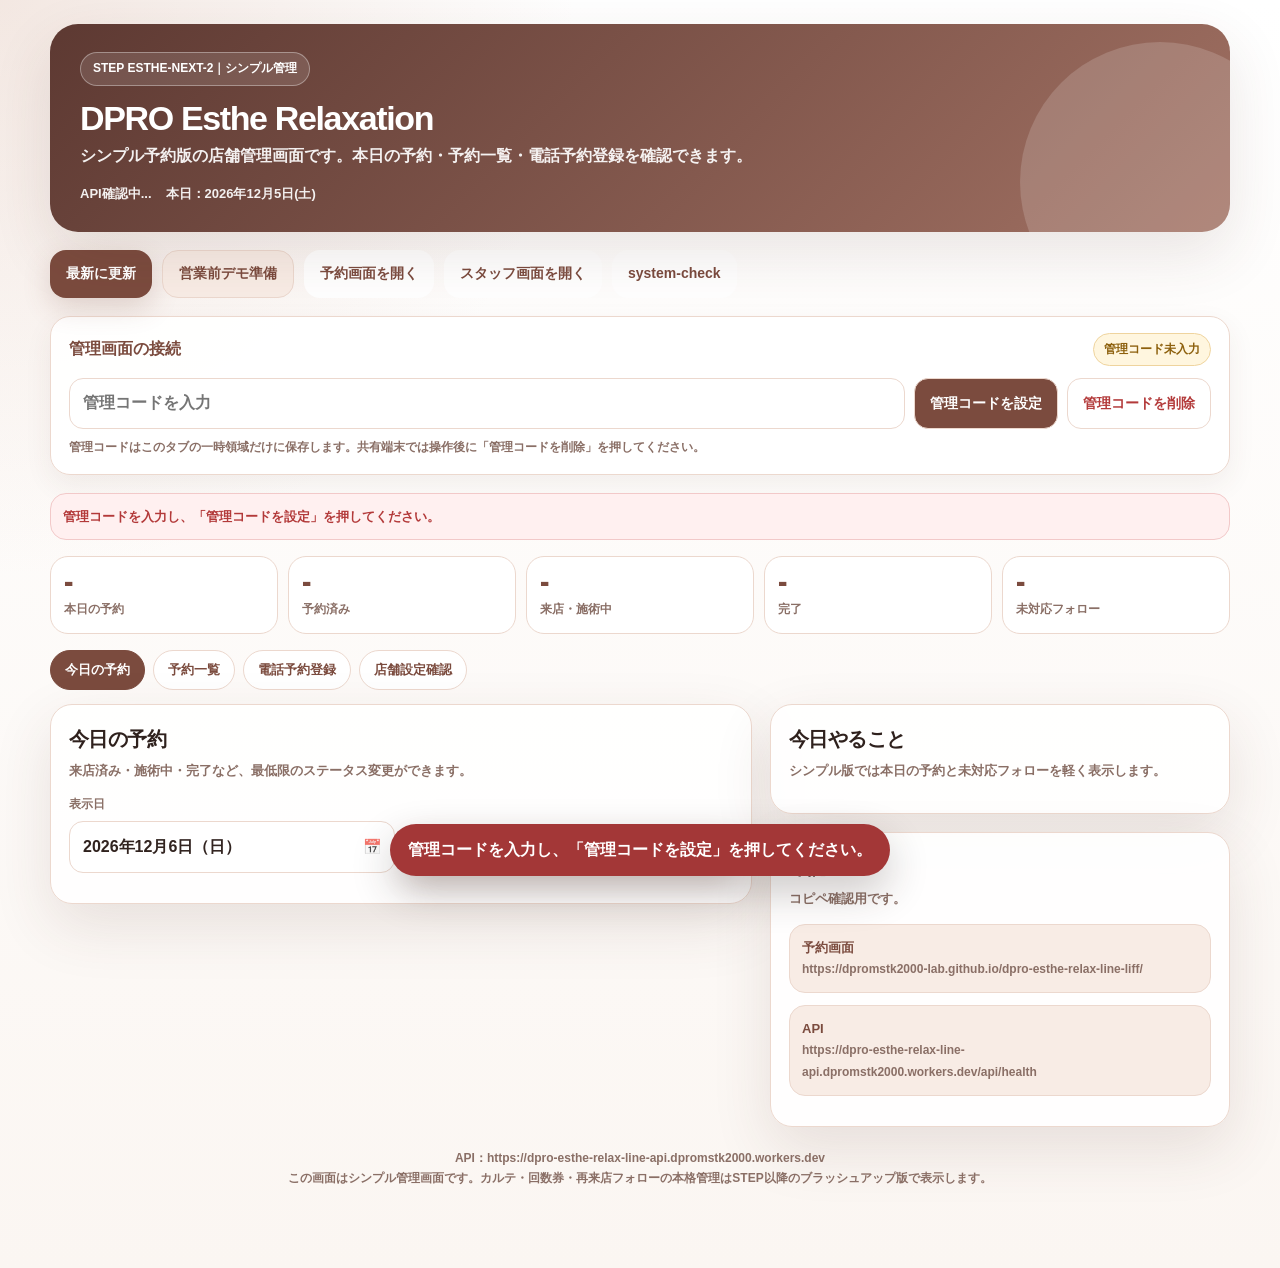
==== commit f9aa8432: "DPRO ESTHE NEXT-2-R6 complete: admin separation and owner today" ====
--- a/admin.html
+++ b/admin.html
@@ -1,4 +1,5 @@
 <!doctype html>
+<!-- STEP ESTHE-NEXT-2 -->
 <html lang="ja">
 <head>
   <meta charset="utf-8" />
@@ -173,17 +174,94 @@
   font-size:15px;
 }
 
-  </style>
+  
+/* DPRO NEXT-2: 管理コード入力・削除 */
+.dpro-admin-access{
+  margin:0 0 18px;
+  padding:16px 18px;
+  border:1px solid var(--line);
+  border-radius:20px;
+  background:rgba(255,255,255,.96);
+  box-shadow:0 10px 28px rgba(88,55,46,.07);
+}
+.dpro-admin-head{
+  display:flex;
+  align-items:center;
+  justify-content:space-between;
+  gap:12px;
+  flex-wrap:wrap;
+}
+.dpro-admin-title{font-size:16px;font-weight:1000;color:var(--main)}
+.dpro-admin-status{
+  display:inline-flex;
+  align-items:center;
+  min-height:30px;
+  padding:6px 10px;
+  border-radius:999px;
+  background:#fff6df;
+  border:1px solid #efd49e;
+  color:#8d600d;
+  font-size:12px;
+  font-weight:950;
+}
+.dpro-admin-status.ok{
+  background:#e8f8f1;
+  border-color:#bce9d8;
+  color:#087a59;
+}
+.dpro-admin-controls{
+  display:grid;
+  grid-template-columns:minmax(180px,1fr) auto auto;
+  gap:9px;
+  margin-top:12px;
+}
+.dpro-admin-controls input{
+  width:100%;
+  min-height:46px;
+  border:1px solid var(--line);
+  border-radius:14px;
+  background:#fff;
+  color:var(--text,var(--ink,#2d211f));
+  padding:11px 13px;
+  font-size:16px;
+  font-weight:900;
+}
+.dpro-admin-button{
+  min-height:46px;
+  border:1px solid var(--line);
+  border-radius:14px;
+  padding:10px 15px;
+  background:var(--main);
+  color:#fff;
+  font-weight:950;
+  cursor:pointer;
+}
+.dpro-admin-button.clear{
+  background:#fff;
+  color:var(--danger,var(--bad,#b33a3a));
+}
+.dpro-admin-help{
+  margin:9px 0 0;
+  color:var(--muted);
+  font-size:12px;
+  line-height:1.65;
+  font-weight:750;
+}
+@media(max-width:680px){
+  .dpro-admin-controls{grid-template-columns:1fr}
+  .dpro-admin-button{width:100%}
+}
+
+</style>
 </head>
 <body>
   <div class="wrap" id="app">
     <section class="hero">
-      <div class="badge">STEP ESTHE-7｜シンプル管理画面ブラッシュアップ admin.html</div>
+      <div class="badge">STEP ESTHE-NEXT-2｜シンプル管理</div>
       <h1>DPRO Esthe Relaxation</h1>
       <p>シンプル予約版の店舗管理画面です。本日の予約・予約一覧・電話予約登録を確認できます。</p>
       <div class="meta">
         <span id="apiMeta">API確認中...</span>
-        <span>管理コード：1234</span>
         <span id="todayMeta"></span>
       </div>
     </section>
@@ -195,6 +273,23 @@
       <a class="btn btnSub" href="https://dpromstk2000-lab.github.io/dpro-esthe-relax-line-liff/staff.html" target="_blank" rel="noopener">スタッフ画面を開く</a>
       <a class="btn btnSub" href="https://dpromstk2000-lab.github.io/dpro-esthe-relax-line-liff/system-check.html" target="_blank" rel="noopener">system-check</a>
     </div>
+
+<section class="dpro-admin-access" id="dproAdminAccess" aria-label="管理コード">
+  <div class="dpro-admin-head">
+    <div class="dpro-admin-title">管理画面の接続</div>
+    <span class="dpro-admin-status" id="dproAdminStatus">管理コード未入力</span>
+  </div>
+  <div class="dpro-admin-controls">
+    <input id="dproAdminCode" type="password" inputmode="numeric"
+      autocomplete="current-password" placeholder="管理コードを入力">
+    <button class="dpro-admin-button" id="dproAdminSave" type="button">管理コードを設定</button>
+    <button class="dpro-admin-button clear" id="dproAdminClear" type="button">管理コードを削除</button>
+  </div>
+  <p class="dpro-admin-help">
+    管理コードはこのタブの一時領域だけに保存します。共有端末では操作後に「管理コードを削除」を押してください。
+  </p>
+</section>
+
 
     <div id="message"></div>
 
@@ -349,10 +444,12 @@
   </div>
 
   <script>
-    const VERSION = 'ESTHE-7-SIMPLE-ADMIN-DATE-NAV-BRUSHUP-20260710';
+    const VERSION = 'ESTHE-NEXT-2-ADMIN-20260723';
     const API_BASE = 'https://dpro-esthe-relax-line-api.dpromstk2000.workers.dev';
     const SHOP_CODE = 'esthe_demo_default';
-    const ADMIN_KEY = '1234';
+    const ADMIN_STORAGE_KEY = "dpro_esthe_admin_secret";
+const DEMO_ADMIN_CODE = "1234";
+let ADMIN_KEY = sessionStorage.getItem(ADMIN_STORAGE_KEY) || "";
 
     const state = {
       settings: null,
@@ -366,6 +463,74 @@
     };
 
     const $ = (id) => document.getElementById(id);
+
+
+function dproAdminStatusMessage(message, ok=false){
+  const status = document.getElementById("dproAdminStatus");
+  if(!status) return;
+  status.textContent = message;
+  status.classList.toggle("ok", ok);
+}
+
+function dproRequireAdminCode(){
+  if(!ADMIN_KEY){
+    throw new Error("管理コードを入力し、「管理コードを設定」を押してください。");
+  }
+}
+
+function dproInitAdminAccess(){
+  const input = document.getElementById("dproAdminCode");
+  const save = document.getElementById("dproAdminSave");
+  const clear = document.getElementById("dproAdminClear");
+  if(!input || !save || !clear) return;
+
+  if(ADMIN_KEY && ADMIN_KEY !== DEMO_ADMIN_CODE){
+    sessionStorage.removeItem(ADMIN_STORAGE_KEY);
+    ADMIN_KEY = "";
+  }
+
+  if(ADMIN_KEY){
+    input.value = "";
+    input.placeholder = "管理コード設定済み";
+    dproAdminStatusMessage("管理コード設定済み", true);
+  }else{
+    dproAdminStatusMessage("管理コード未入力", false);
+  }
+
+  save.addEventListener("click", () => {
+    const value = String(input.value || "").trim();
+    if(!value){
+      dproAdminStatusMessage("管理コードを入力してください", false);
+      input.focus();
+      return;
+    }
+    if(value !== DEMO_ADMIN_CODE){
+      dproAdminStatusMessage("管理コードが違います", false);
+      input.select();
+      return;
+    }
+    sessionStorage.setItem(ADMIN_STORAGE_KEY, value);
+    ADMIN_KEY = value;
+    dproAdminStatusMessage("管理コード設定済み", true);
+    window.location.reload();
+  });
+
+  clear.addEventListener("click", () => {
+    sessionStorage.removeItem(ADMIN_STORAGE_KEY);
+    ADMIN_KEY = "";
+    input.value = "";
+    input.placeholder = "管理コードを入力";
+    dproAdminStatusMessage("管理コードを削除しました", false);
+    window.location.reload();
+  });
+
+  input.addEventListener("keydown", (event) => {
+    if(event.key === "Enter") save.click();
+  });
+}
+
+document.addEventListener("DOMContentLoaded", dproInitAdminAccess);
+
 
     document.addEventListener('DOMContentLoaded', init);
 
@@ -741,7 +906,7 @@
       const admin = opts.admin !== false && path.startsWith('/api/admin/');
       const url = new URL(API_BASE + path);
       if(!url.searchParams.has('shop_code')) url.searchParams.set('shop_code', SHOP_CODE);
-      if(admin && !url.searchParams.has('admin_key')) url.searchParams.set('admin_key', ADMIN_KEY);
+      if(admin) dproRequireAdminCode();
       const res = await fetch(url.toString(), {
         method,
         headers:{ 'Content-Type':'application/json', 'x-admin-secret': ADMIN_KEY },
